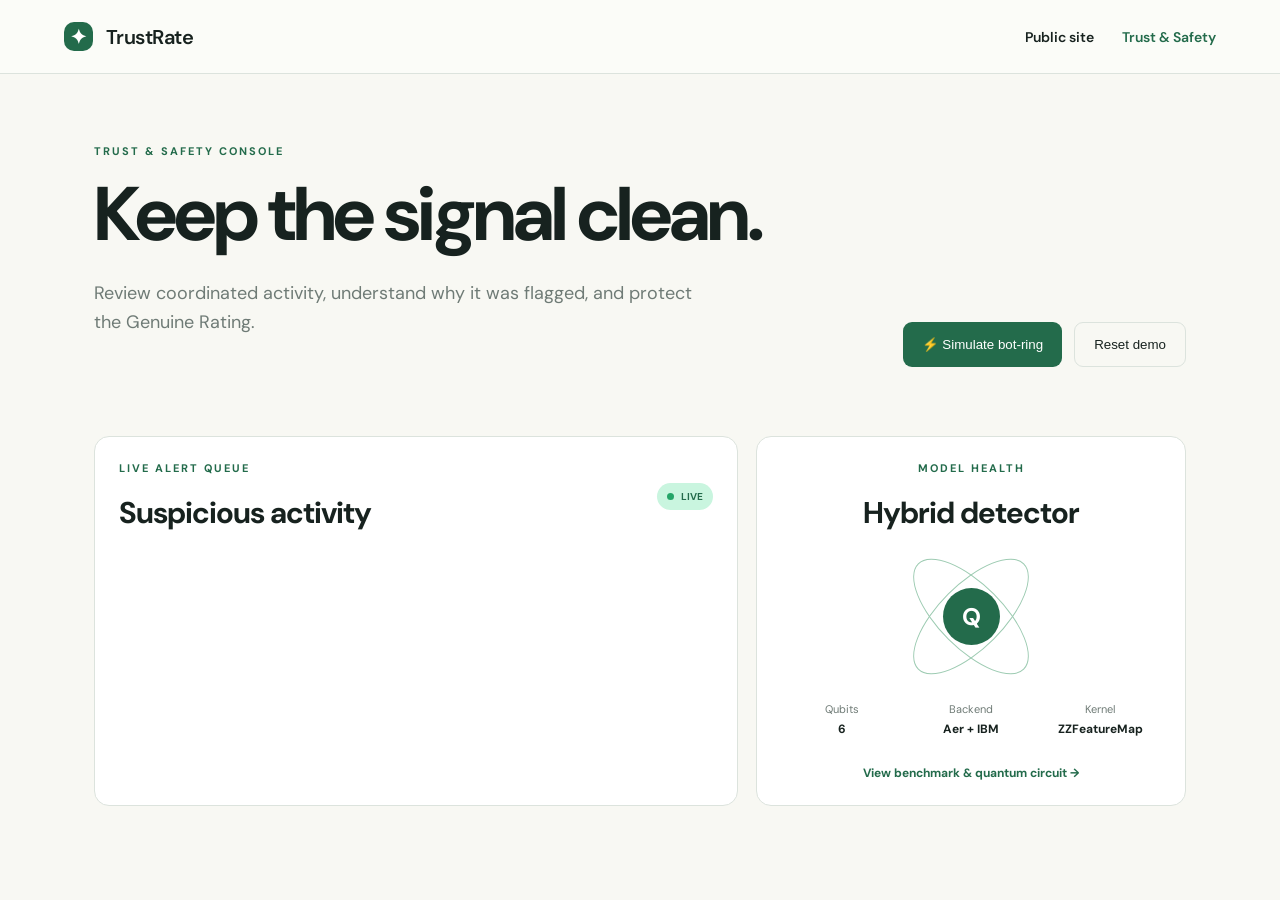
==== trustrate/web/admin.html @ f7218c9e "feat: add TrustRate quantum anomaly demo" ====
<!doctype html><html lang="en"><head><meta charset="utf-8"><meta name="viewport" content="width=device-width,initial-scale=1"><title>TrustRate — Trust & Safety</title><link rel="stylesheet" href="styles.css"></head><body class="admin"><nav><a class="brand" href="index.html"><span>✦</span> TrustRate</a><div><a href="index.html">Public site</a><a class="active" href="admin.html">Trust & Safety</a></div></nav><main><section class="admin-head"><div><p class="eyebrow">TRUST & SAFETY CONSOLE</p><h1>Keep the signal clean.</h1><p class="lede">Review coordinated activity, understand why it was flagged, and protect the Genuine Rating.</p></div><div class="actions"><button onclick="simulate()">⚡ Simulate bot-ring</button><button class="ghost" onclick="resetDemo()">Reset demo</button></div></section><div id="stats" class="stats"></div><section class="console-grid"><div class="panel alerts"><div class="panel-head"><div><p class="eyebrow">LIVE ALERT QUEUE</p><h2>Suspicious activity</h2></div><span class="live"><i></i> LIVE</span></div><div id="alerts"></div></div><div class="panel model"><p class="eyebrow">MODEL HEALTH</p><h2>Hybrid detector</h2><div class="model-visual"><div class="orbit o1"></div><div class="orbit o2"></div><div class="core">Q</div></div><div class="model-meta"><span>Qubits <b>6</b></span><span>Backend <b>Aer + IBM</b></span><span>Kernel <b>ZZFeatureMap</b></span></div><a href="models.html" class="model-link">View benchmark & quantum circuit →</a></div></section></main><script src="admin.js"></script></body></html>
---- trustrate/web/styles.css ----
@import url('https://fonts.googleapis.com/css2?family=DM+Sans:wght@400;500;600;700&family=Playfair+Display:ital,wght@0,600;1,600&display=swap');
:root{--ink:#17221f;--muted:#6f7b76;--paper:#f8f8f3;--mint:#c9f5df;--green:#236b4b;--line:#dce3dd;--card:#fff}*{box-sizing:border-box}body{margin:0;background:var(--paper);color:var(--ink);font-family:'DM Sans',sans-serif}nav{height:74px;border-bottom:1px solid var(--line);display:flex;align-items:center;justify-content:space-between;padding:0 5vw;background:#fbfcf8}nav a{color:var(--ink);text-decoration:none;margin-left:28px;font-size:14px;font-weight:600}.brand{font-size:20px!important;margin:0!important;letter-spacing:-.5px}.brand span{display:inline-grid;place-items:center;width:29px;height:29px;border-radius:10px;background:var(--green);color:#fff;margin-right:8px}.active{color:var(--green)!important}.hero{max-width:1220px;margin:auto;padding:100px 5vw 86px;display:grid;grid-template-columns:1.3fr .7fr;gap:80px;align-items:center}.eyebrow{color:var(--green);font-size:11px;letter-spacing:2px;font-weight:700;margin:0 0 18px}h1{font-size:clamp(42px,6vw,76px);line-height:1.03;letter-spacing:-3px;margin:0 0 25px}h1 em,h2 em{font-family:'Playfair Display',serif;font-weight:600;color:var(--green)}.lede{font-size:18px;line-height:1.6;color:var(--muted);max-width:600px;margin:0 0 30px}button{background:var(--green);border:0;color:#fff;border-radius:9px;padding:14px 19px;font:600 14px inherit;cursor:pointer;transition:.2s}button:hover{transform:translateY(-1px);filter:brightness(1.1)}button.ghost,.ghost{background:transparent;border:1px solid var(--line);color:var(--ink)}.rating-card{background:var(--ink);color:#fff;border-radius:24px;padding:34px;box-shadow:0 18px 50px #17221f20}.ring{width:180px;height:180px;border:1px solid #91b9a4;border-radius:50%;display:flex;flex-direction:column;align-items:center;justify-content:center;margin:0 auto 28px}.ring strong{font-size:56px;letter-spacing:-3px}.ring span{font-size:12px;color:#b9d9c8}.versus{display:flex;justify-content:space-between;border-top:1px solid #3a4a44;padding-top:20px;font-size:12px;color:#9eaea7}.versus span{display:flex;flex-direction:column;gap:5px}.versus b{font-size:17px;color:#fff}.rating-card small{display:block;margin-top:28px;color:#80b89a;font-size:11px}.trust-strip{border-block:1px solid var(--line);display:grid;grid-template-columns:repeat(3,1fr);max-width:1220px;margin:auto}.trust-strip div{padding:24px 30px;border-right:1px solid var(--line);display:flex;flex-direction:column;gap:7px}.trust-strip div:last-child{border:0}.trust-strip span{font-size:13px;color:var(--muted)}.section{max-width:1220px;margin:auto;padding:90px 5vw}.section-head,.panel-head{display:flex;justify-content:space-between;align-items:center;margin-bottom:28px}h2{font-size:30px;letter-spacing:-1px;margin:0}.review-grid{display:grid;grid-template-columns:repeat(3,1fr);gap:16px}.review{background:var(--card);border:1px solid var(--line);border-radius:15px;padding:23px}.stars{color:#d79243;letter-spacing:3px;font-size:13px}.review p{line-height:1.6;font-size:14px;margin:15px 0;color:#39443f}.review footer{display:flex;justify-content:space-between;color:var(--muted);font-size:11px}.verified{color:var(--green);font-weight:700}dialog{border:0;border-radius:18px;padding:0;box-shadow:0 20px 80px #0003}dialog::backdrop{background:#17221f88}dialog form{padding:32px;width:min(92vw,450px);position:relative}label{display:block;font-size:13px;font-weight:600;margin:18px 0}textarea,select{display:block;width:100%;margin-top:7px;border:1px solid var(--line);border-radius:8px;padding:12px;font:inherit}textarea{height:120px;resize:vertical}.close{position:absolute;right:18px;top:18px;background:transparent;color:var(--muted);font-size:22px;padding:0}.admin main{max-width:1220px;margin:auto;padding:70px 5vw}.admin-head{display:flex;justify-content:space-between;gap:30px;align-items:end;margin-bottom:45px}.actions{display:flex;gap:12px}.stats{display:grid;grid-template-columns:repeat(4,1fr);gap:15px;margin-bottom:24px}.stat,.panel{background:#fff;border:1px solid var(--line);border-radius:15px;padding:24px}.stat b{font-size:34px;display:block;letter-spacing:-2px;margin:8px 0}.stat span{color:var(--muted);font-size:12px}.console-grid,.two-cols{display:grid;grid-template-columns:1.5fr 1fr;gap:18px}.alerts .panel-head{margin-bottom:15px}.live,.pill{font-size:10px;font-weight:700;color:var(--green);background:var(--mint);border-radius:20px;padding:7px 10px}.live i,.hardware-status i{display:inline-block;width:7px;height:7px;background:#24a568;border-radius:50%;margin-right:5px}.alert{display:grid;grid-template-columns:52px 1fr auto;align-items:center;gap:15px;padding:16px 0;border-top:1px solid var(--line)}.alert-score{font-size:18px;font-weight:700;color:#c75b41}.alert h3{font-size:14px;margin:0 0 5px}.alert p{font-size:12px;color:var(--muted);margin:0}.reason{color:#a95039;font-size:10px;font-weight:700;margin-right:7px}.alert button{padding:8px 11px;font-size:11px}.model{text-align:center}.model-visual{height:170px;position:relative;display:grid;place-items:center}.core{width:57px;height:57px;border-radius:50%;display:grid;place-items:center;background:var(--green);color:#fff;font-size:24px;font-weight:700;z-index:2}.orbit{position:absolute;border:1px solid #9dcbb2;border-radius:50%;width:150px;height:65px;transform:rotate(45deg)}.o2{transform:rotate(-45deg)}.model-meta{display:grid;grid-template-columns:repeat(3,1fr);font-size:11px;color:var(--muted);gap:8px}.model-meta b{display:block;color:var(--ink);font-size:12px;margin-top:5px}.model-link{display:block;color:var(--green);font-weight:700;font-size:12px;text-decoration:none;margin-top:28px}.benchmark{margin-bottom:18px}.benchmark table{width:100%;border-collapse:collapse;font-size:13px}.benchmark th,.benchmark td{text-align:left;padding:15px 8px;border-bottom:1px solid var(--line)}.benchmark th{font-size:10px;text-transform:uppercase;letter-spacing:1px;color:var(--muted)}pre{background:#17221f;color:#c9f5df;border-radius:12px;padding:20px;line-height:1.8;overflow:auto;font-size:12px}.code-tag{color:var(--green);font-size:12px;font-weight:700}.hardware p{color:var(--muted);font-size:14px;line-height:1.6}.muted{font-size:12px!important}@media(max-width:760px){nav{padding:0 20px}nav div a{margin-left:10px;font-size:12px}.hero,.console-grid,.two-cols{grid-template-columns:1fr}.hero{padding:65px 20px;gap:35px}.trust-strip,.review-grid,.stats{grid-template-columns:1fr}.trust-strip div{border-right:0;border-bottom:1px solid var(--line)}.section,.admin main{padding:55px 20px}.admin-head{display:block}.actions{margin-top:24px}.stats{gap:10px}.stat{padding:17px}.stat b{font-size:27px}}
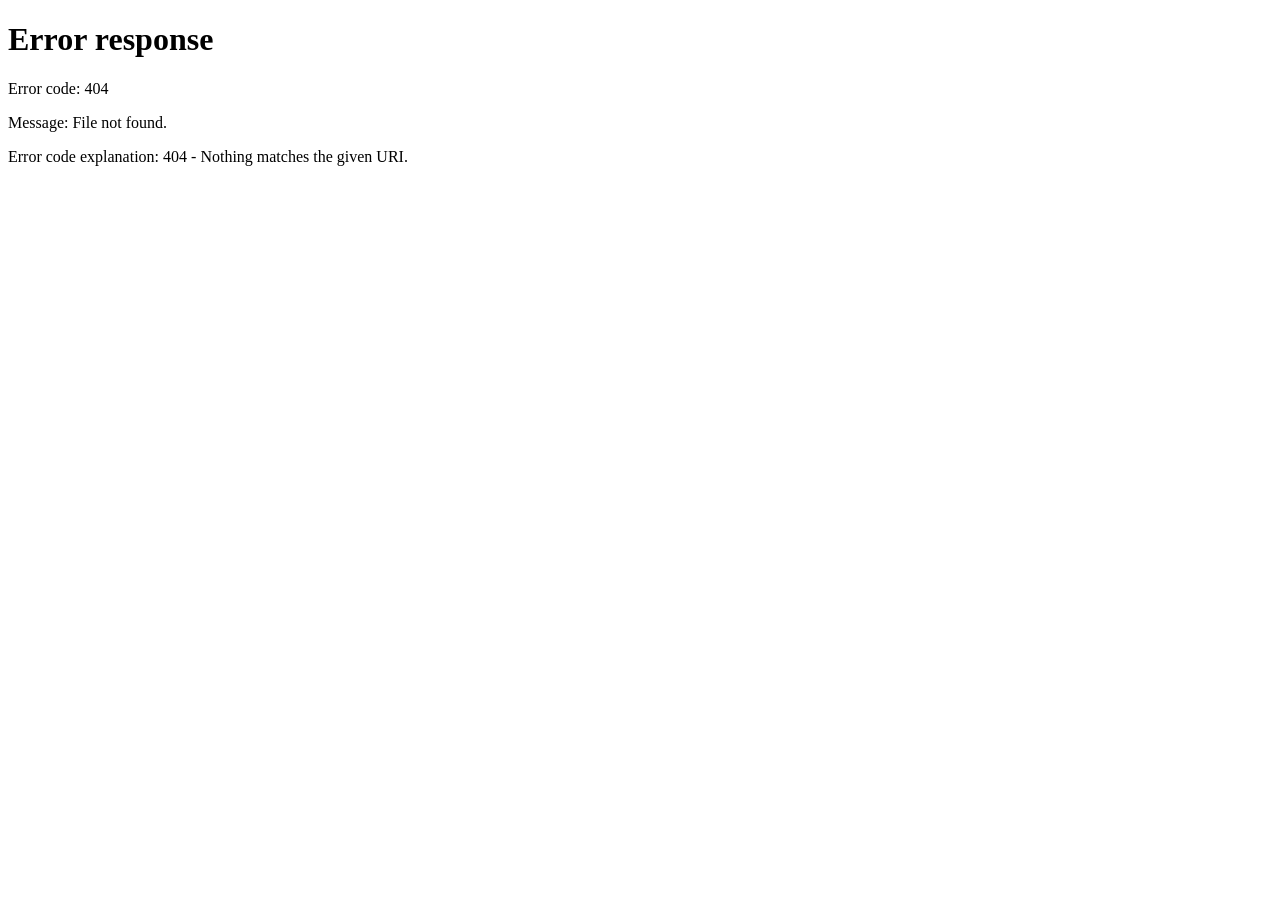
==== commit 9ea6ceb2: "feat: replace prototype with persisted Qiskit review pipeline" ====
--- a/trustrate/web/admin.html
+++ b/trustrate/web/admin.html
@@ -1 +1 @@
-<!doctype html><html lang="en"><head><meta charset="utf-8"><meta name="viewport" content="width=device-width,initial-scale=1"><title>TrustRate — Trust & Safety</title><link rel="stylesheet" href="styles.css"></head><body class="admin"><nav><a class="brand" href="index.html"><span>✦</span> TrustRate</a><div><a href="index.html">Public site</a><a class="active" href="admin.html">Trust & Safety</a></div></nav><main><section class="admin-head"><div><p class="eyebrow">TRUST & SAFETY CONSOLE</p><h1>Keep the signal clean.</h1><p class="lede">Review coordinated activity, understand why it was flagged, and protect the Genuine Rating.</p></div><div class="actions"><button onclick="simulate()">⚡ Simulate bot-ring</button><button class="ghost" onclick="resetDemo()">Reset demo</button></div></section><div id="stats" class="stats"></div><section class="console-grid"><div class="panel alerts"><div class="panel-head"><div><p class="eyebrow">LIVE ALERT QUEUE</p><h2>Suspicious activity</h2></div><span class="live"><i></i> LIVE</span></div><div id="alerts"></div></div><div class="panel model"><p class="eyebrow">MODEL HEALTH</p><h2>Hybrid detector</h2><div class="model-visual"><div class="orbit o1"></div><div class="orbit o2"></div><div class="core">Q</div></div><div class="model-meta"><span>Qubits <b>6</b></span><span>Backend <b>Aer + IBM</b></span><span>Kernel <b>ZZFeatureMap</b></span></div><a href="models.html" class="model-link">View benchmark & quantum circuit →</a></div></section></main><script src="admin.js"></script></body></html>
+<!doctype html><html lang="en"><meta charset="utf-8"><meta http-equiv="refresh" content="0;url=/admin.php"><title>TrustRate moderation</title><a href="/admin.php">Open authenticated moderation</a></html>
